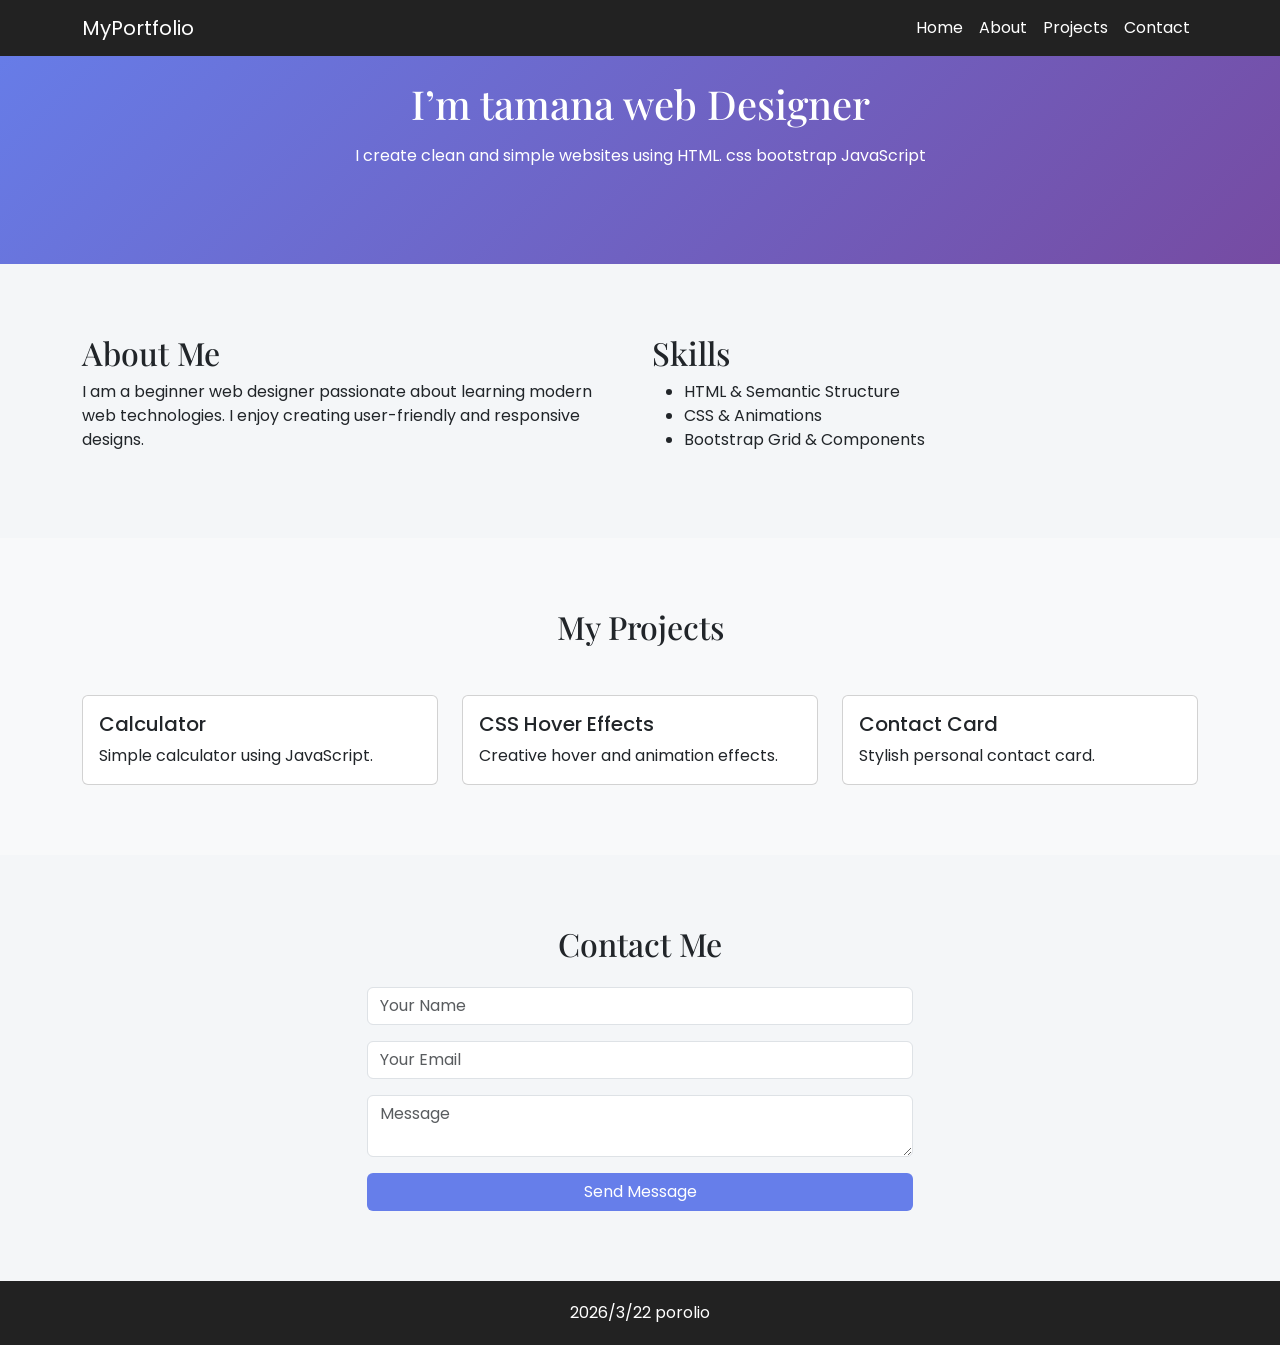
==== index.html @ f60737fa "Add files via upload" ====
<!DOCTYPE html>
<html lang="en">
<head>
<meta charset="UTF-8">
<title>My Portfolio</title>

<!-- Bootstrap -->
<link href="https://cdn.jsdelivr.net/npm/bootstrap@5.3.2/dist/css/bootstrap.min.css" rel="stylesheet">

<!-- Google Fonts -->
<link href="https://fonts.googleapis.com/css2?family=Poppins:wght@400;600&family=Playfair+Display:wght@600&display=swap" rel="stylesheet">

<style>
body{
    font-family: 'Poppins', sans-serif;
    background:#f4f6f8;
}

h1,h2{
    font-family: 'Playfair Display', serif;
}

/* Navbar */
.navbar{
    background:#222;
}
.navbar a{
    color:white !important;
}

/* Hero */
.hero{
    padding:80px 0;
    background:linear-gradient(135deg,#667eea,#764ba2);
    color:white;
    text-align:center;
}

/* Section */
section{
    padding:70px 0;
}

/* Card hover */
.project-card{
    transition:0.4s;
}
.project-card:hover{
    transform:translateY(-10px);
}

/* Button */
.btn-custom{
    background:#667eea;
    color:white;
}
.btn-custom:hover{
    background:#5563c1;
}

/* Footer */
footer{
    background:#222;
    color:white;
    padding:20px;
    text-align:center;
}
</style>
</head>
<body>

<!-- NAVBAR -->
<nav class="navbar navbar-expand-lg fixed-top">
<div class="container">
<a class="navbar-brand text-white" href="#">MyPortfolio</a>
<button class="navbar-toggler bg-light" data-bs-toggle="collapse" data-bs-target="#menu">
<span class="navbar-toggler-icon"></span>
</button>
<div class="collapse navbar-collapse" id="menu">
<ul class="navbar-nav ms-auto">
<li class="nav-item"><a class="nav-link" href="#home">Home</a></li>
<li class="nav-item"><a class="nav-link" href="#about">About</a></li>
<li class="nav-item"><a class="nav-link" href="#projects">Projects</a></li>
<li class="nav-item"><a class="nav-link" href="#contact">Contact</a></li>
</ul>
</div>
</div>
</nav>

<!-- HOME -->
<section class="hero" id="home">
<div class="container">
<h1> I’m tamana web  Designer</h1>
<p class="mt-3">I create clean and simple websites using HTML. css bootstrap JavaScript</p>
</div>
</section>

<!-- ABOUT -->
<section id="about">
<div class="container">
<div class="row">
<div class="col-md-6">
<h2>About Me</h2>
<p>
I am a beginner web designer passionate about learning modern web technologies.
I enjoy creating user-friendly and responsive designs.
</p>
</div>

<div class="col-md-6">
<h2>Skills</h2>
<ul>
<li>HTML & Semantic Structure</li>
<li>CSS & Animations</li>
<li>Bootstrap Grid & Components</li>
</ul>
</div>
</div>
</div>
</section>

<!-- PROJECTS -->
<section id="projects" class="bg-light">
<div class="container">
<h2 class="text-center mb-5">My Projects</h2>

<div class="row">
<div class="col-md-4">
<div class="card project-card">
<div class="card-body">
<h5 class="card-title">Calculator</h5>
<p class="card-text">Simple calculator using JavaScript.</p>
</div>
</div>
</div>

<div class="col-md-4">
<div class="card project-card">
<div class="card-body">
<h5 class="card-title">CSS Hover Effects</h5>
<p class="card-text">Creative hover and animation effects.</p>
</div>
</div>
</div>

<div class="col-md-4">
<div class="card project-card">
<div class="card-body">
<h5 class="card-title">Contact Card</h5>
<p class="card-text">Stylish personal contact card.</p>
</div>
</div>
</div>
</div>
</div>
</section>

<!-- CONTACT -->
<section id="contact">
<div class="container">
<h2 class="text-center mb-4">Contact Me</h2>
<div class="row justify-content-center">
<div class="col-md-6">
<form>
<input type="text" class="form-control mb-3" placeholder="Your Name">
<input type="email" class="form-control mb-3" placeholder="Your Email">
<textarea class="form-control mb-3" placeholder="Message"></textarea>
<button class="btn btn-custom w-100">Send Message</button>
</form>
</div>
</div>
</div>
</section>

<!-- FOOTER -->
<footer>
2026/3/22  porolio
</footer>


<script src="https://cdn.jsdelivr.net/npm/bootstrap@5.3.2/dist/js/bootstrap.bundle.min.js"></script>
</body>
</html>
</body>
</html>
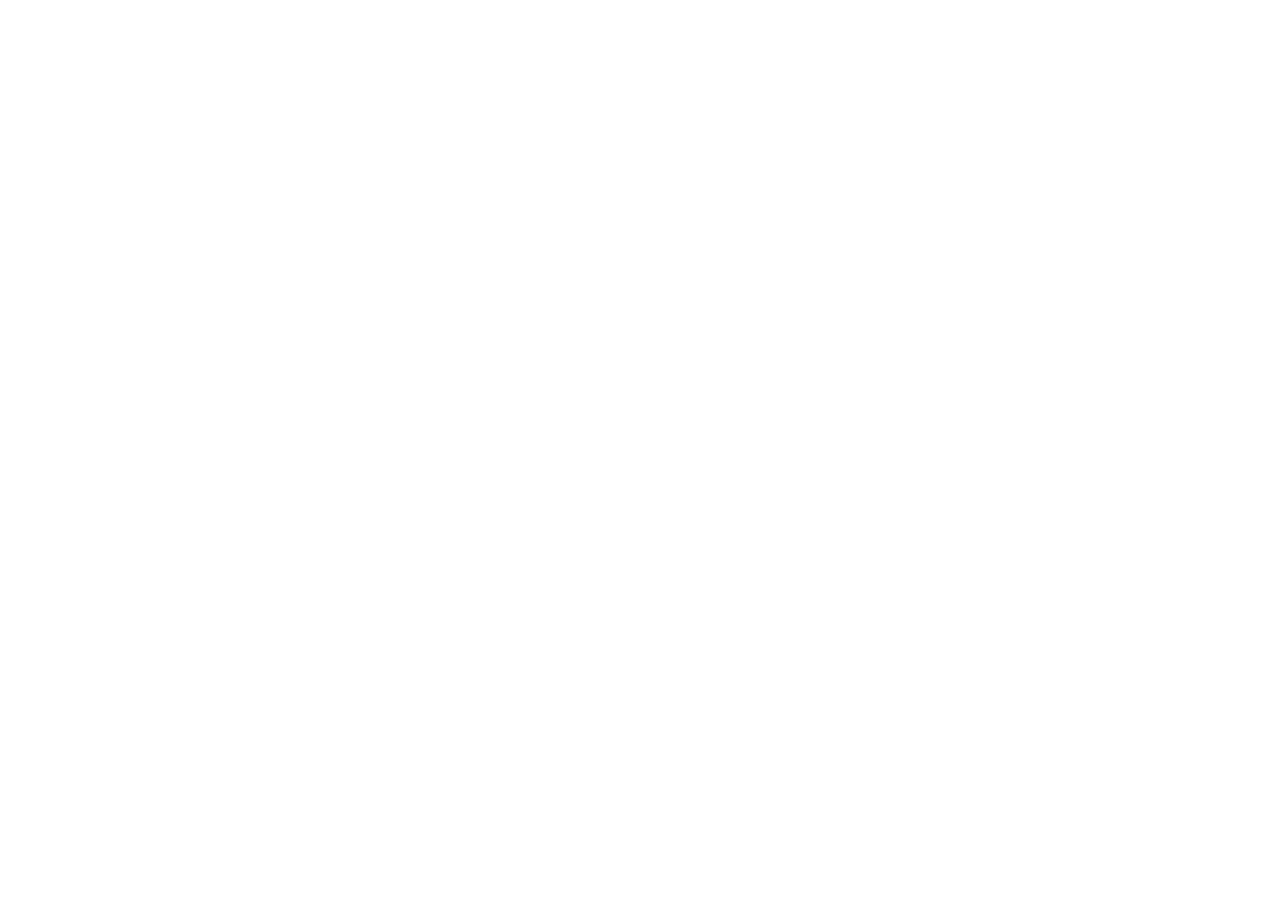
==== commit 6dae139b: "Add files via upload" ====
--- a/index.html
+++ b/index.html
@@ -2,200 +2,12 @@
 <!DOCTYPE html>
 <html lang="en">
 <head>
-<meta charset="UTF-8">
-<title>My Portfolio</title>
-
-<!-- Bootstrap -->
-<link href="https://cdn.jsdelivr.net/npm/bootstrap@5.3.2/dist/css/bootstrap.min.css" rel="stylesheet">
-
-<!-- Google Fonts -->
-<link href="https://fonts.googleapis.com/css2?family=Poppins:wght@400;600&family=Playfair+Display:wght@600&display=swap" rel="stylesheet">
-
-<style>
-body{
-    font-family: 'Poppins', sans-serif;
-    background:#f4f6f8;
-}
-
-h1,h2{
-    font-family: 'Playfair Display', serif;
-}
-
-/* Navbar */
-.navbar{
-    background:#222;
-}
-.navbar a{
-    color:white !important;
-}
-
-/* Hero */
-.hero{
-    padding:80px 0;
-    background:linear-gradient(135deg,#667eea,#764ba2);
-    color:white;
-    text-align:center;
-}
-
-/* Section */
-section{
-    padding:70px 0;
-}
-
-/* Card hover */
-.project-card{
-    transition:0.4s;
-}
-.project-card:hover{
-    transform:translateY(-10px);
-}
-
-/* Button */
-.btn-custom{
-    background:#667eea;
-    color:white;
-}
-.btn-custom:hover{
-    background:#5563c1;
-}
-
-/* Footer */
-footer{
-    background:#222;
-    color:white;
-    padding:20px;
-    text-align:center;
-}
-</style>
+    <meta charset="UTF-8">
+    <meta name="viewport" content="width=device-width, initial-scale=1.0">
+    <title>Document</title>
+    <script src="./index.js"></script>
 </head>
 <body>
-
-<!-- NAVBAR -->
-<nav class="navbar navbar-expand-lg fixed-top">
-<div class="container">
-<a class="navbar-brand text-white" href="#">MyPortfolio</a>
-<button class="navbar-toggler bg-light" data-bs-toggle="collapse" data-bs-target="#menu">
-<span class="navbar-toggler-icon"></span>
-</button>
-<div class="collapse navbar-collapse" id="menu">
-<ul class="navbar-nav ms-auto">
-<li class="nav-item"><a class="nav-link" href="#home">Home</a></li>
-<li class="nav-item"><a class="nav-link" href="#about">About</a></li>
-<li class="nav-item"><a class="nav-link" href="#projects">Projects</a></li>
-<li class="nav-item"><a class="nav-link" href="#contact">Contact</a></li>
-</ul>
-</div>
-</div>
-</nav>
-
-<!-- HOME -->
-<section class="hero" id="home">
-<div class="container">
-<h1> I’m tamana web  Designer</h1>
-<p class="mt-3">I create clean and simple websites using HTML. css bootstrap JavaScript</p>
-</div>
-</section>
-
-<!-- ABOUT -->
-<section id="about">
-<div class="container">
-<div class="row">
-<div class="col-md-6">
-<h2>About Me</h2>
-<p>
-I am a beginner web designer passionate about learning modern web technologies.
-I enjoy creating user-friendly and responsive designs.
-</p>
-</div>
-
-<div class="col-md-6">
-<h2>Skills</h2>
-<ul>
-<li>HTML & Semantic Structure</li>
-<li>CSS & Animations</li>
-<li>Bootstrap Grid & Components</li>
-</ul>
-</div>
-</div>
-</div>
-</section>
-
-<!-- PROJECTS -->
-<section id="projects" class="bg-light">
-<div class="container">
-<h2 class="text-center mb-5">My Projects</h2>
-
-<div class="row">
-<div class="col-md-4">
-<div class="card project-card">
-<div class="card-body">
-<h5 class="card-title">Calculator</h5>
-<p class="card-text">Simple calculator using JavaScript.</p>
-</div>
-</div>
-</div>
-
-<div class="col-md-4">
-<div class="card project-card">
-<div class="card-body">
-<h5 class="card-title">CSS Hover Effects</h5>
-<p class="card-text">Creative hover and animation effects.</p>
-</div>
-</div>
-</div>
-
-<div class="col-md-4">
-<div class="card project-card">
-<div class="card-body">
-<h5 class="card-title">Contact Card</h5>
-<p class="card-text">Stylish personal contact card.</p>
-</div>
-</div>
-</div>
-</div>
-</div>
-</section>
-
-<!-- CONTACT -->
-<section id="contact">
-<div class="container">
-<h2 class="text-center mb-4">Contact Me</h2>
-<div class="row justify-content-center">
-<div class="col-md-6">
-<form>
-<input type="text" class="form-control mb-3" placeholder="Your Name">
-<input type="email" class="form-control mb-3" placeholder="Your Email">
-<textarea class="form-control mb-3" placeholder="Message"></textarea>
-<button class="btn btn-custom w-100">Send Message</button>
-</form>
-</div>
-</div>
-</div>
-</section>
-
-<!-- FOOTER -->
-<footer>
-2026/3/22  porolio
-</footer>
-
-
-<script src="https://cdn.jsdelivr.net/npm/bootstrap@5.3.2/dist/js/bootstrap.bundle.min.js"></script>
+    
 </body>
-</html>
-</body>
-</html>
-
-
-
-
-
-
-
-
-
-
-
-
-
-
-
+</html>
